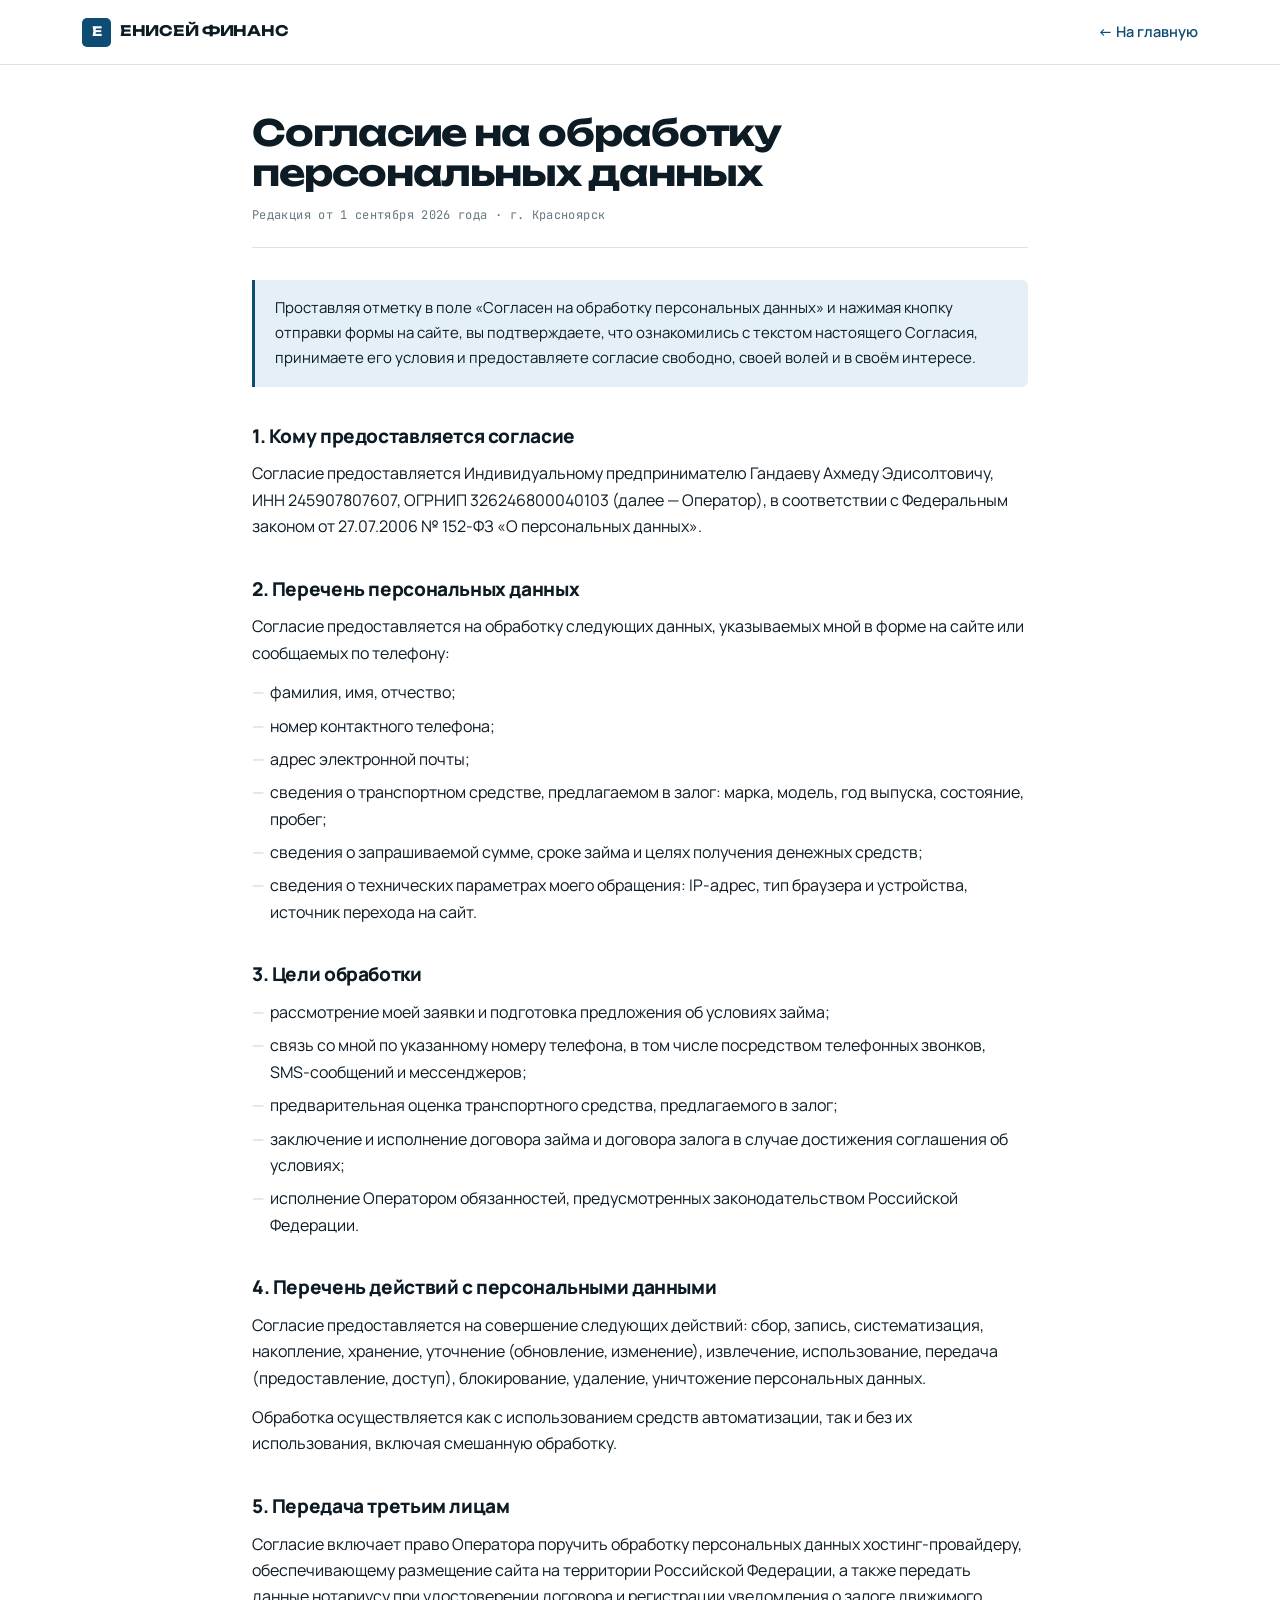
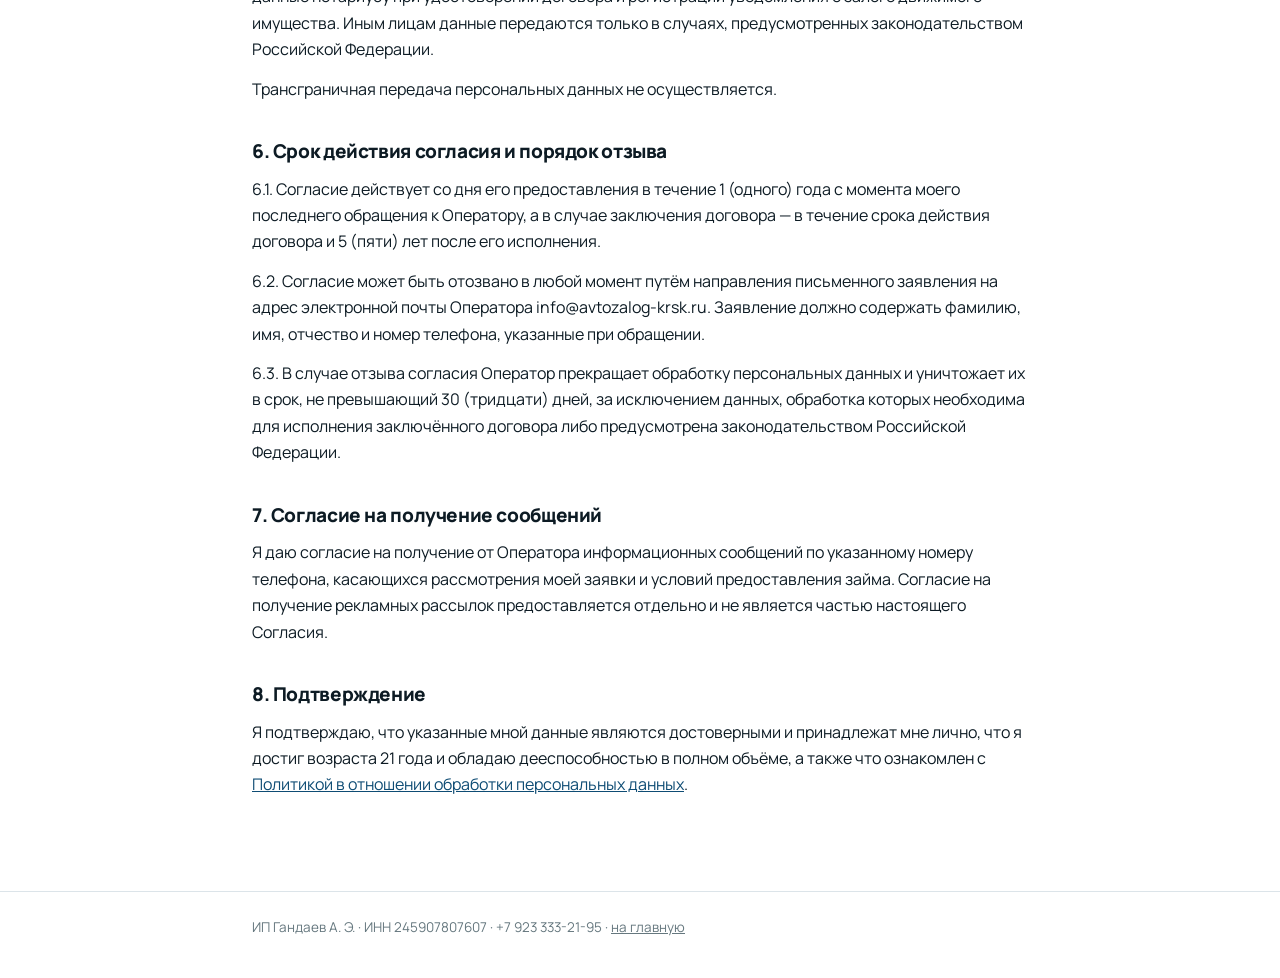
==== consent.html @ 3b2131e5 "Добавить пилотный лендинг «Енисей Финанс» (Красноярск) Вторая версия сайта tulpar-finance (Казань) д" ====
<!DOCTYPE html>
<html lang="ru">
<head>
<meta charset="utf-8">
<meta name="viewport" content="width=device-width, initial-scale=1">
<title>Согласие на обработку персональных данных — Енисей Финанс</title>
<meta name="description" content="Текст согласия на обработку персональных данных, которое принимается при отправке заявки на займ под залог автомобиля.">
<meta name="robots" content="noindex, follow">
<link rel="preconnect" href="https://fonts.googleapis.com">
<link rel="preconnect" href="https://fonts.gstatic.com" crossorigin>
<link rel="stylesheet" href="https://fonts.googleapis.com/css2?family=Unbounded:wght@700&family=Manrope:wght@400;600;700;800&family=JetBrains+Mono:wght@400&display=swap">
<link rel="canonical" href="https://avtozalog-krsk.ru/consent.html">
<link rel="icon" href="/favicon.ico" sizes="32x32">
<link rel="icon" href="/favicon.svg" type="image/svg+xml">
<link rel="apple-touch-icon" href="/apple-touch-icon.png">
<meta name="theme-color" content="#0E4C74">
<link rel="stylesheet" href="docs.css">
</head>
<body>

<div class="dochead">
  <div class="wrap">
    <a class="logo" href="index.html">
      <span class="logo-mark">Е</span>
      <span class="logo-text">ЕНИСЕЙ ФИНАНС</span>
    </a>
    <a class="back" href="index.html">← На главную</a>
  </div>
</div>

<main>
<div class="wrap">

  <h1>Согласие на обработку персональных данных</h1>
  <p class="doc-meta">Редакция от 1 сентября 2026 года · г. Красноярск</p>

  <div class="note">
    <p>Проставляя отметку в поле «Согласен на обработку персональных данных» и нажимая кнопку отправки формы на сайте, вы подтверждаете, что ознакомились с текстом настоящего Согласия, принимаете его условия и предоставляете согласие свободно, своей волей и в своём интересе.</p>
  </div>

  <h2>1. Кому предоставляется согласие</h2>
  <p>Согласие предоставляется Индивидуальному предпринимателю Гандаеву Ахмеду Эдисолтовичу, ИНН 245907807607, ОГРНИП 326246800040103 (далее — Оператор), в соответствии с Федеральным законом от 27.07.2006 № 152-ФЗ «О персональных данных».</p>

  <h2>2. Перечень персональных данных</h2>
  <p>Согласие предоставляется на обработку следующих данных, указываемых мной в форме на сайте или сообщаемых по телефону:</p>
  <ul class="dash">
    <li>фамилия, имя, отчество;</li>
    <li>номер контактного телефона;</li>
    <li>адрес электронной почты;</li>
    <li>сведения о транспортном средстве, предлагаемом в залог: марка, модель, год выпуска, состояние, пробег;</li>
    <li>сведения о запрашиваемой сумме, сроке займа и целях получения денежных средств;</li>
    <li>сведения о технических параметрах моего обращения: IP-адрес, тип браузера и устройства, источник перехода на сайт.</li>
  </ul>

  <h2>3. Цели обработки</h2>
  <ul class="dash">
    <li>рассмотрение моей заявки и подготовка предложения об условиях займа;</li>
    <li>связь со мной по указанному номеру телефона, в том числе посредством телефонных звонков, SMS-сообщений и мессенджеров;</li>
    <li>предварительная оценка транспортного средства, предлагаемого в залог;</li>
    <li>заключение и исполнение договора займа и договора залога в случае достижения соглашения об условиях;</li>
    <li>исполнение Оператором обязанностей, предусмотренных законодательством Российской Федерации.</li>
  </ul>

  <h2>4. Перечень действий с персональными данными</h2>
  <p>Согласие предоставляется на совершение следующих действий: сбор, запись, систематизация, накопление, хранение, уточнение (обновление, изменение), извлечение, использование, передача (предоставление, доступ), блокирование, удаление, уничтожение персональных данных.</p>
  <p>Обработка осуществляется как с использованием средств автоматизации, так и без их использования, включая смешанную обработку.</p>

  <h2>5. Передача третьим лицам</h2>
  <p>Согласие включает право Оператора поручить обработку персональных данных хостинг-провайдеру, обеспечивающему размещение сайта на территории Российской Федерации, а также передать данные нотариусу при удостоверении договора и регистрации уведомления о залоге движимого имущества. Иным лицам данные передаются только в случаях, предусмотренных законодательством Российской Федерации.</p>
  <p>Трансграничная передача персональных данных не осуществляется.</p>

  <h2>6. Срок действия согласия и порядок отзыва</h2>
  <p>6.1. Согласие действует со дня его предоставления в течение 1 (одного) года с момента моего последнего обращения к Оператору, а в случае заключения договора — в течение срока действия договора и 5 (пяти) лет после его исполнения.</p>
  <p>6.2. Согласие может быть отозвано в любой момент путём направления письменного заявления на адрес электронной почты Оператора info@avtozalog-krsk.ru. Заявление должно содержать фамилию, имя, отчество и номер телефона, указанные при обращении.</p>
  <p>6.3. В случае отзыва согласия Оператор прекращает обработку персональных данных и уничтожает их в срок, не превышающий 30 (тридцати) дней, за исключением данных, обработка которых необходима для исполнения заключённого договора либо предусмотрена законодательством Российской Федерации.</p>

  <h2>7. Согласие на получение сообщений</h2>
  <p>Я даю согласие на получение от Оператора информационных сообщений по указанному номеру телефона, касающихся рассмотрения моей заявки и условий предоставления займа. Согласие на получение рекламных рассылок предоставляется отдельно и не является частью настоящего Согласия.</p>

  <h2>8. Подтверждение</h2>
  <p>Я подтверждаю, что указанные мной данные являются достоверными и принадлежат мне лично, что я достиг возраста 21 года и обладаю дееспособностью в полном объёме, а также что ознакомлен с <a href="privacy.html">Политикой в отношении обработки персональных данных</a>.</p>

</div>
</main>

<footer>
  <div class="wrap">
    ИП Гандаев А. Э. · ИНН 245907807607 · +7 923 333-21-95 · <a href="index.html">на главную</a>
  </div>
</footer>

</body>
</html>
---- docs.css ----
/* Единый стиль правовых документов сайта */
:root{
  --white:#FFFFFF;
  --paper:#F2F5F7;
  --ink:#0D1B24;
  --ink-2:#33454F;
  --muted:#66787F;
  --line:#DCE4E9;
  --line-2:#C7D3DA;
  --blue:#0E4C74;
  --blue-hi:#146089;
  --blue-wash:#E5F0F6;
}
*{box-sizing:border-box}
body{
  margin:0;background:var(--white);color:var(--ink);
  font-family:"Manrope",-apple-system,"Segoe UI",Roboto,sans-serif;
  font-size:16px;line-height:1.65;-webkit-font-smoothing:antialiased;
}
.wrap{max-width:820px;margin:0 auto;padding:0 22px}

/* шапка */
.dochead{border-bottom:1px solid var(--line);background:var(--white);position:sticky;top:0;z-index:10}
.dochead .wrap{display:flex;align-items:center;gap:18px;height:64px;max-width:1160px}
.logo{display:flex;align-items:center;gap:9px;text-decoration:none;color:inherit;margin-right:auto}
.logo-mark{
  width:29px;height:29px;border-radius:5px;background:var(--blue);display:grid;place-items:center;
  color:#fff;font-family:"Unbounded",sans-serif;font-size:13px;font-weight:700;
}
.logo-text{font-family:"Unbounded",sans-serif;font-size:14.5px;font-weight:700;letter-spacing:-.02em}
.back{font-size:14.5px;font-weight:600;color:var(--blue);text-decoration:none;white-space:nowrap}
.back:hover{color:var(--blue-hi)}

/* документ */
main{padding:48px 0 80px}
h1{
  font-family:"Unbounded","Manrope",sans-serif;font-weight:700;letter-spacing:-.03em;
  font-size:clamp(25px,3.6vw,36px);line-height:1.12;margin:0 0 12px;text-wrap:balance;
}
.doc-meta{
  font-family:"JetBrains Mono",ui-monospace,monospace;font-size:12px;color:var(--muted);
  letter-spacing:.03em;margin:0 0 32px;padding-bottom:22px;border-bottom:1px solid var(--line);
}
h2{
  font-family:"Manrope",sans-serif;font-size:19px;font-weight:800;letter-spacing:-.02em;
  margin:38px 0 12px;line-height:1.25;
}
h3{font-size:16.5px;font-weight:700;margin:24px 0 8px}
p{margin:0 0 13px}
a{color:var(--blue)}
ul,ol{margin:0 0 14px;padding-left:22px}
li{margin-bottom:7px}
ul.dash{list-style:none;padding-left:18px}
ul.dash li{position:relative}
ul.dash li::before{content:"—";position:absolute;left:-18px;color:var(--line-2)}
.num{font-variant-numeric:tabular-nums}
strong{font-weight:700}

/* реквизиты и врезки */
.req{
  background:var(--paper);border:1px solid var(--line);border-radius:6px;
  padding:20px 22px;margin:22px 0;font-size:15px;line-height:1.7;
}
.req b{display:block;margin-bottom:6px}
.req dl{margin:0;display:grid;grid-template-columns:auto 1fr;gap:4px 18px}
.req dt{color:var(--muted)}
.req dd{margin:0;font-variant-numeric:tabular-nums}
.note{
  border-left:3px solid var(--blue);background:var(--blue-wash);
  padding:16px 20px;border-radius:0 6px 6px 0;margin:22px 0;font-size:15px;
}
.note p:last-child{margin-bottom:0}
.warn{border-left-color:#B5701F;background:#FBEEDD}
.todo{
  border-left-color:#B5701F;background:#FBEEDD;font-size:14px;
}

/* таблицы */
.table-wrap{overflow-x:auto;border:1px solid var(--line);border-radius:6px;margin:20px 0}
table{border-collapse:collapse;width:100%;min-width:560px;font-size:14.5px}
th,td{text-align:left;padding:12px 16px;border-bottom:1px solid var(--line);vertical-align:top}
th{background:var(--paper);font-size:11.5px;letter-spacing:.08em;text-transform:uppercase;color:var(--muted);font-weight:700}
tr:last-child td{border-bottom:none}
td b{font-variant-numeric:tabular-nums}

/* подписи договора */
.sign{display:grid;grid-template-columns:1fr 1fr;gap:32px;margin-top:32px}
.sign div{font-size:14.5px;line-height:1.8}
.sign .line{display:block;border-bottom:1px solid var(--ink);height:26px;margin:10px 0 4px}
.fill{color:var(--muted)}

footer{border-top:1px solid var(--line);padding:24px 0 40px;font-size:13.5px;color:var(--muted)}
footer a{color:var(--muted)}

@media (max-width:600px){
  main{padding:32px 0 60px}
  .sign{grid-template-columns:1fr;gap:24px}
  .req dl{grid-template-columns:1fr;gap:2px 0}
  .req dt{margin-top:8px}
}

@media print{
  .dochead,footer,.todo{display:none}
  body{font-size:11pt}
  main{padding:0}
  .wrap{max-width:none;padding:0}
  h1{font-size:18pt}
  h2{font-size:13pt;margin-top:18pt}
  .note,.req{border:1px solid #999;background:none}
  a{color:#000;text-decoration:none}
}
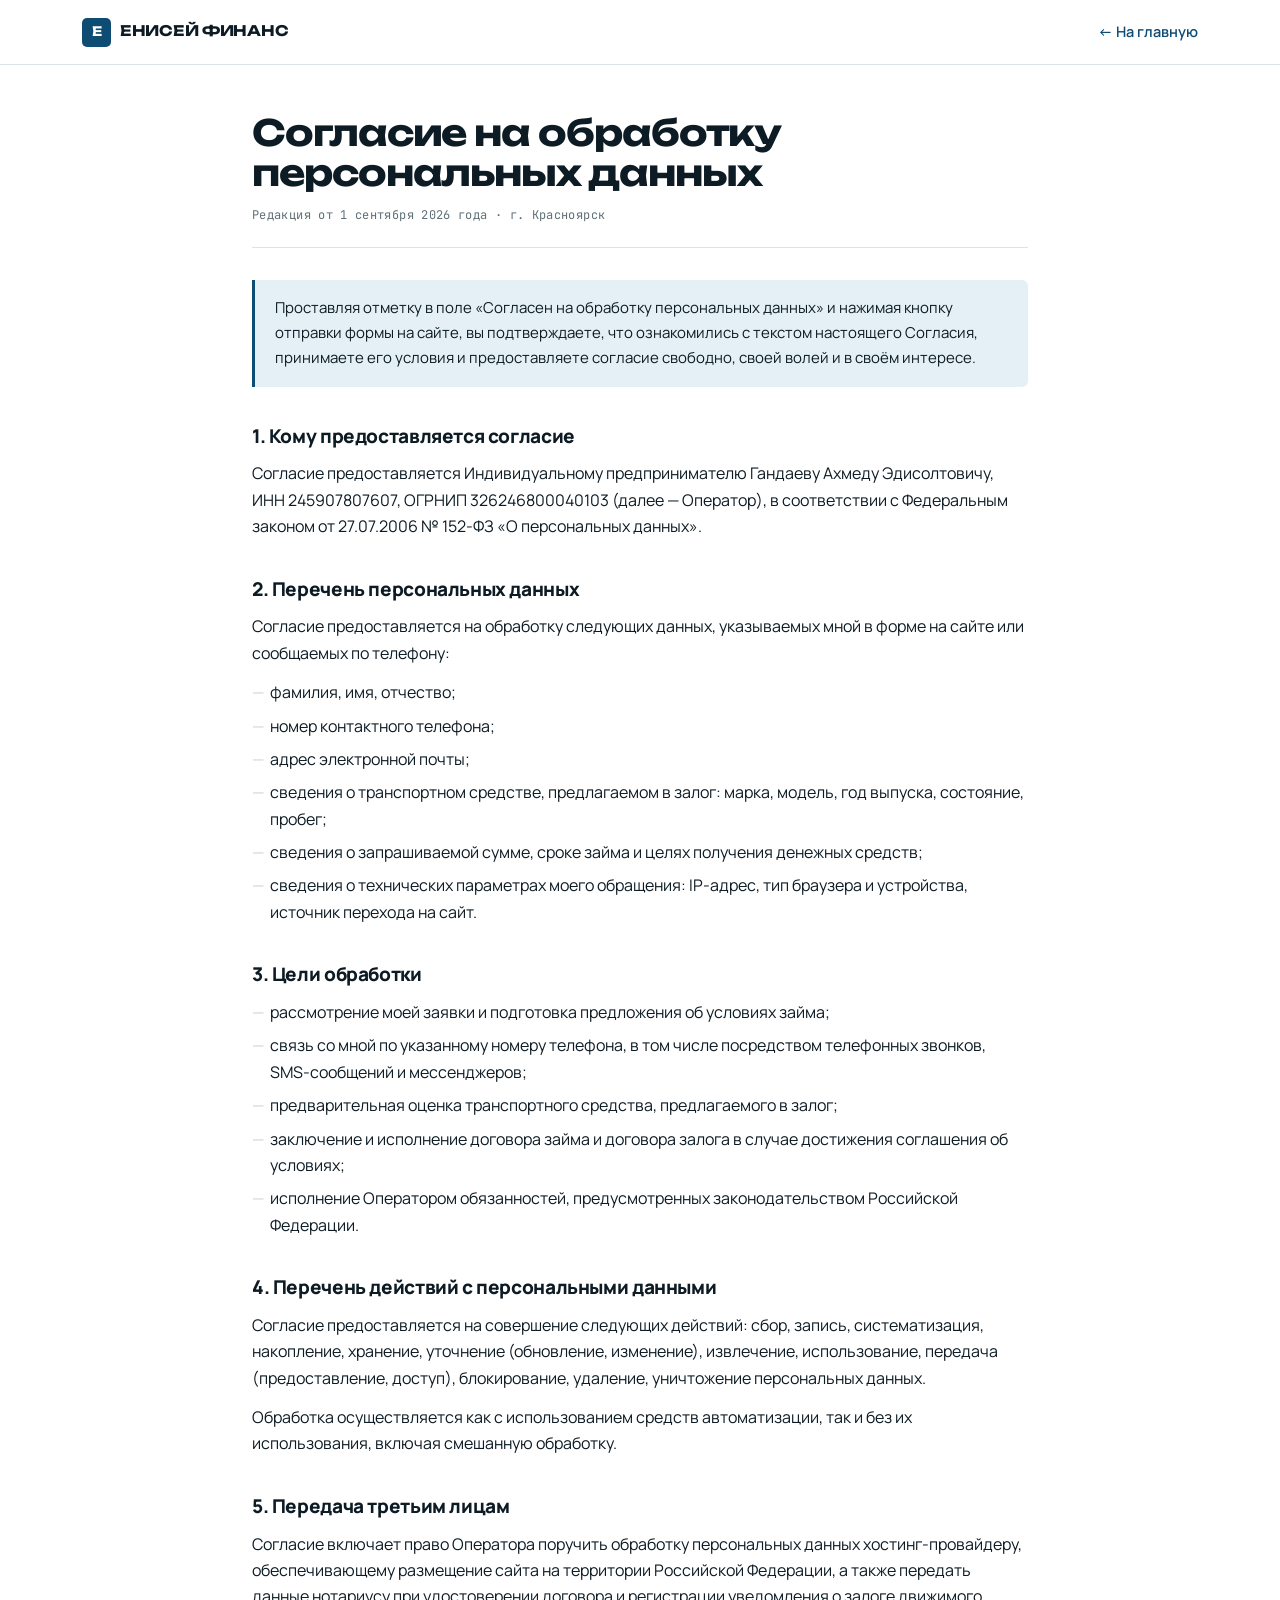
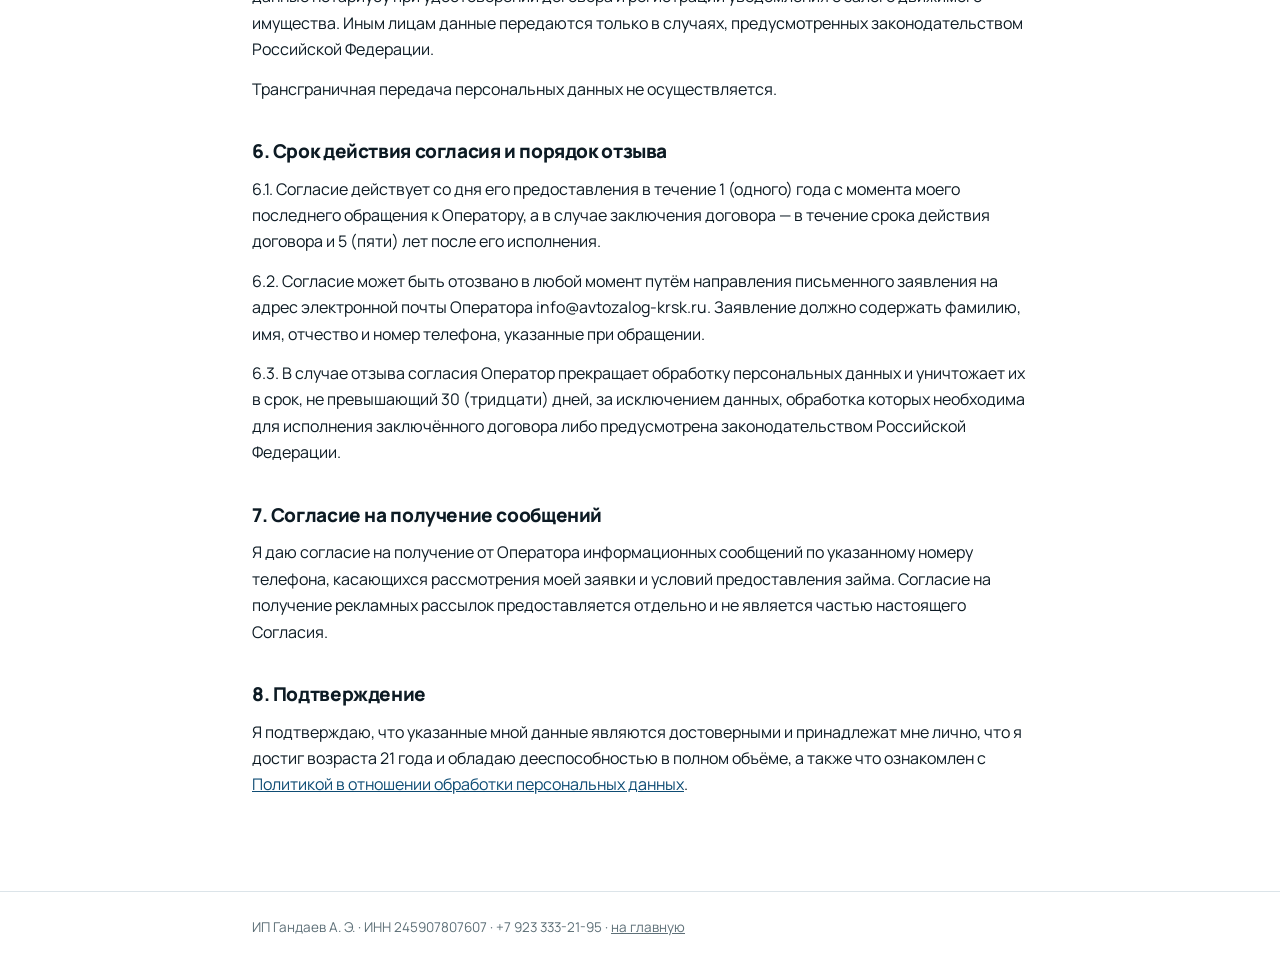
==== commit 65dd8474: "Добавить учёт заявок: номер, источник, надёжный журнал Каждая заявка получает номер (KRSK-ггммдд-XXX" ====
--- a/consent.html
+++ b/consent.html
@@ -4,6 +4,7 @@
 <meta charset="utf-8">
 <meta name="viewport" content="width=device-width, initial-scale=1">
 <title>Согласие на обработку персональных данных — Енисей Финанс</title>
+<script>if(location.protocol==="http:"&&/(^|\.)avtozalog-krsk\.ru$/.test(location.hostname))location.replace("https://"+location.host+location.pathname+location.search+location.hash);</script>
 <meta name="description" content="Текст согласия на обработку персональных данных, которое принимается при отправке заявки на займ под залог автомобиля.">
 <meta name="robots" content="noindex, follow">
 <link rel="preconnect" href="https://fonts.googleapis.com">
--- a/docs.css
+++ b/docs.css
@@ -4,7 +4,7 @@
   --paper:#F2F5F7;
   --ink:#0D1B24;
   --ink-2:#33454F;
-  --muted:#66787F;
+  --muted:#5E7078;
   --line:#DCE4E9;
   --line-2:#C7D3DA;
   --blue:#0E4C74;
